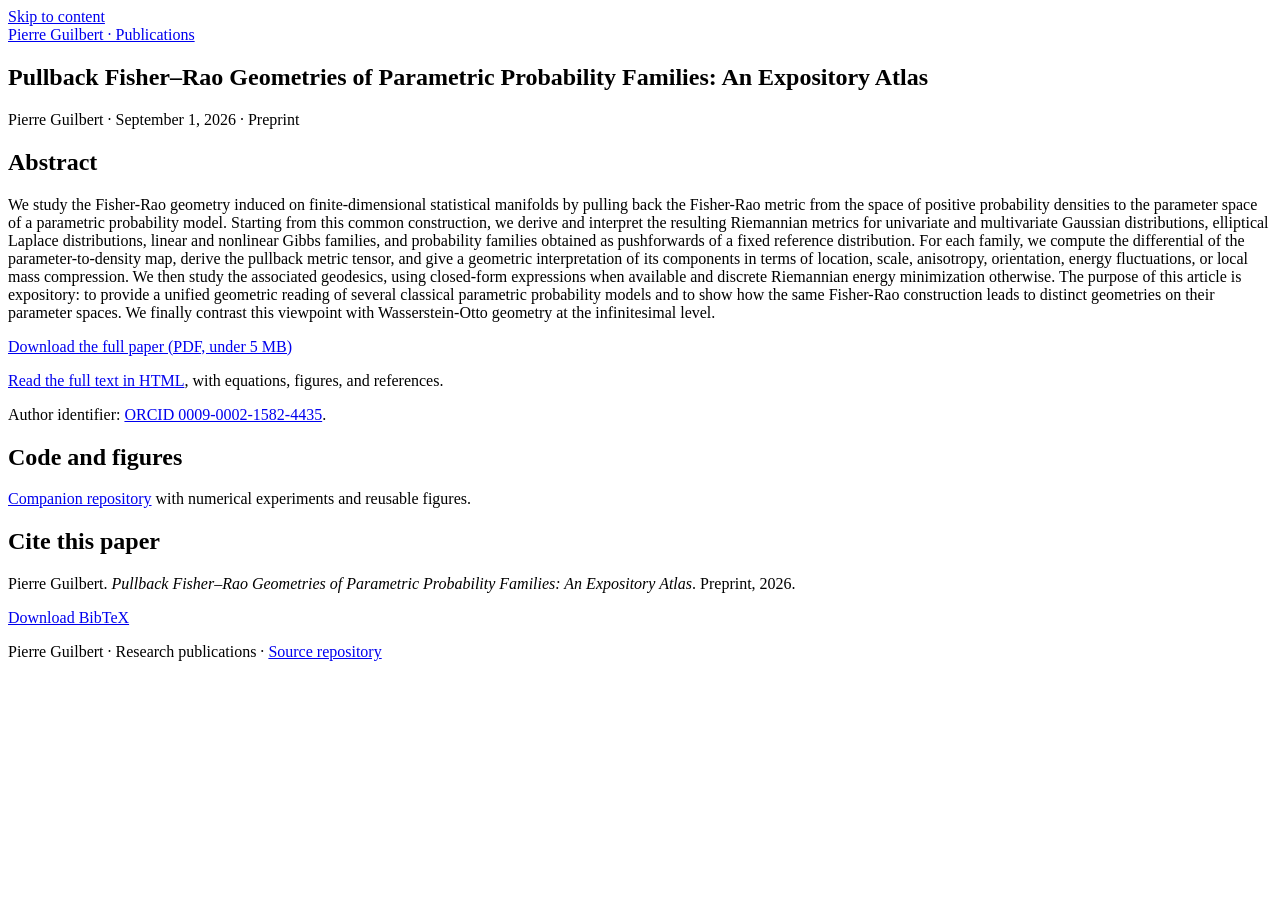
==== docs/papers/pullback-fisher-rao-atlas/index.html @ 7dda177d "Add research website and publication metadata" ====
<!doctype html>
<html lang="en">
<head>
  <meta charset="utf-8">
  <meta name="viewport" content="width=device-width, initial-scale=1">
  <title>Pullback Fisher–Rao Geometries of Parametric Probability Families: An Expository Atlas</title>
  <meta name="description" content="We study the Fisher-Rao geometry induced on finite-dimensional statistical manifolds by pulling back the Fisher-Rao metric from the space of positive probability densities to the parameter space of a parametric probability model. Starting from this common construction, we derive and interpret the resulting Riemannian metrics for univariate and multivariate Gaussian distributions, elliptical Laplace distributions, linear and nonlinear Gibbs families, and probability families obtained as pushforwards of a fixed reference distribution. For each family, we compute the differential of the parameter-to-density map, derive the pullback metric tensor, and give a geometric interpretation of its components in terms of location, scale, anisotropy, orientation, energy fluctuations, or local mass compression. We then study the associated geodesics, using closed-form expressions when available and discrete Riemannian energy minimization otherwise. The purpose of this article is expository: to provide a unified geometric reading of several classical parametric probability models and to show how the same Fisher-Rao construction leads to distinct geometries on their parameter spaces. We finally contrast this viewpoint with Wasserstein-Otto geometry at the infinitesimal level.">
  <link rel="canonical" href="https://pierreguilbertf.github.io/pullback-fisher-rao-atlas/papers/pullback-fisher-rao-atlas/">
  <link rel="stylesheet" href="../../styles.css">
  <meta name="citation_title" content="Pullback Fisher–Rao Geometries of Parametric Probability Families: An Expository Atlas">
  <meta name="citation_author" content="Pierre Guilbert">
  <meta name="citation_publication_date" content="2026/09/01">
  <meta name="citation_pdf_url" content="https://pierreguilbertf.github.io/pullback-fisher-rao-atlas/papers/pullback-fisher-rao-atlas/paper.pdf">
  <meta name="citation_abstract_html_url" content="https://pierreguilbertf.github.io/pullback-fisher-rao-atlas/papers/pullback-fisher-rao-atlas/">
  <script type="application/ld+json">{"@context": "https://schema.org", "@type": "ScholarlyArticle", "headline": "Pullback Fisher–Rao Geometries of Parametric Probability Families: An Expository Atlas", "author": {"@type": "Person", "name": "Pierre Guilbert"}, "datePublished": "2026-09-01", "url": "https://pierreguilbertf.github.io/pullback-fisher-rao-atlas/papers/pullback-fisher-rao-atlas/", "encoding": {"@type": "MediaObject", "contentUrl": "https://pierreguilbertf.github.io/pullback-fisher-rao-atlas/papers/pullback-fisher-rao-atlas/paper.pdf", "encodingFormat": "application/pdf"}, "abstract": "We study the Fisher-Rao geometry induced on finite-dimensional statistical manifolds by pulling back the Fisher-Rao metric from the space of positive probability densities to the parameter space of a parametric probability model. Starting from this common construction, we derive and interpret the resulting Riemannian metrics for univariate and multivariate Gaussian distributions, elliptical Laplace distributions, linear and nonlinear Gibbs families, and probability families obtained as pushforwards of a fixed reference distribution. For each family, we compute the differential of the parameter-to-density map, derive the pullback metric tensor, and give a geometric interpretation of its components in terms of location, scale, anisotropy, orientation, energy fluctuations, or local mass compression. We then study the associated geodesics, using closed-form expressions when available and discrete Riemannian energy minimization otherwise. The purpose of this article is expository: to provide a unified geometric reading of several classical parametric probability models and to show how the same Fisher-Rao construction leads to distinct geometries on their parameter spaces. We finally contrast this viewpoint with Wasserstein-Otto geometry at the infinitesimal level."}</script>
</head>
<body>
  <a class="skip" href="#main">Skip to content</a>
  <main id="main">
    <nav aria-label="Breadcrumb"><a href="../../">Pierre Guilbert · Publications</a></nav>
    <article>
      <h1 class="paper-title">Pullback Fisher–Rao Geometries of Parametric Probability Families: An Expository Atlas</h1>
      <p class="byline">Pierre Guilbert · September 1, 2026 · Preprint</p>
      <h2>Abstract</h2>
      <p>We study the Fisher-Rao geometry induced on finite-dimensional statistical manifolds by pulling back the Fisher-Rao metric from the space of positive probability densities to the parameter space of a parametric probability model. Starting from this common construction, we derive and interpret the resulting Riemannian metrics for univariate and multivariate Gaussian distributions, elliptical Laplace distributions, linear and nonlinear Gibbs families, and probability families obtained as pushforwards of a fixed reference distribution. For each family, we compute the differential of the parameter-to-density map, derive the pullback metric tensor, and give a geometric interpretation of its components in terms of location, scale, anisotropy, orientation, energy fluctuations, or local mass compression. We then study the associated geodesics, using closed-form expressions when available and discrete Riemannian energy minimization otherwise. The purpose of this article is expository: to provide a unified geometric reading of several classical parametric probability models and to show how the same Fisher-Rao construction leads to distinct geometries on their parameter spaces. We finally contrast this viewpoint with Wasserstein-Otto geometry at the infinitesimal level.</p>
      <p class="downloads"><a href="paper.pdf">Download the full paper (PDF, under 5 MB)</a></p>
      <p><a href="full-text.html">Read the full text in HTML</a>, with equations, figures, and references.</p>
      <p>Author identifier: <a href="https://orcid.org/0009-0002-1582-4435">ORCID 0009-0002-1582-4435</a>.</p>
      <h2>Code and figures</h2>
      <p><a href="https://github.com/PierreGuilbertF/pullback-fisher-rao-atlas">Companion repository</a> with numerical experiments and reusable figures.</p>
      <h2>Cite this paper</h2>
      <p>Pierre Guilbert. <cite>Pullback Fisher–Rao Geometries of Parametric Probability Families: An Expository Atlas</cite>. Preprint, 2026.</p>
      <p><a href="citation.bib" download>Download BibTeX</a></p>
    </article>
  </main>
  <footer>Pierre Guilbert · Research publications · <a href="https://github.com/PierreGuilbertF/pullback-fisher-rao-atlas">Source repository</a></footer>
</body>
</html>
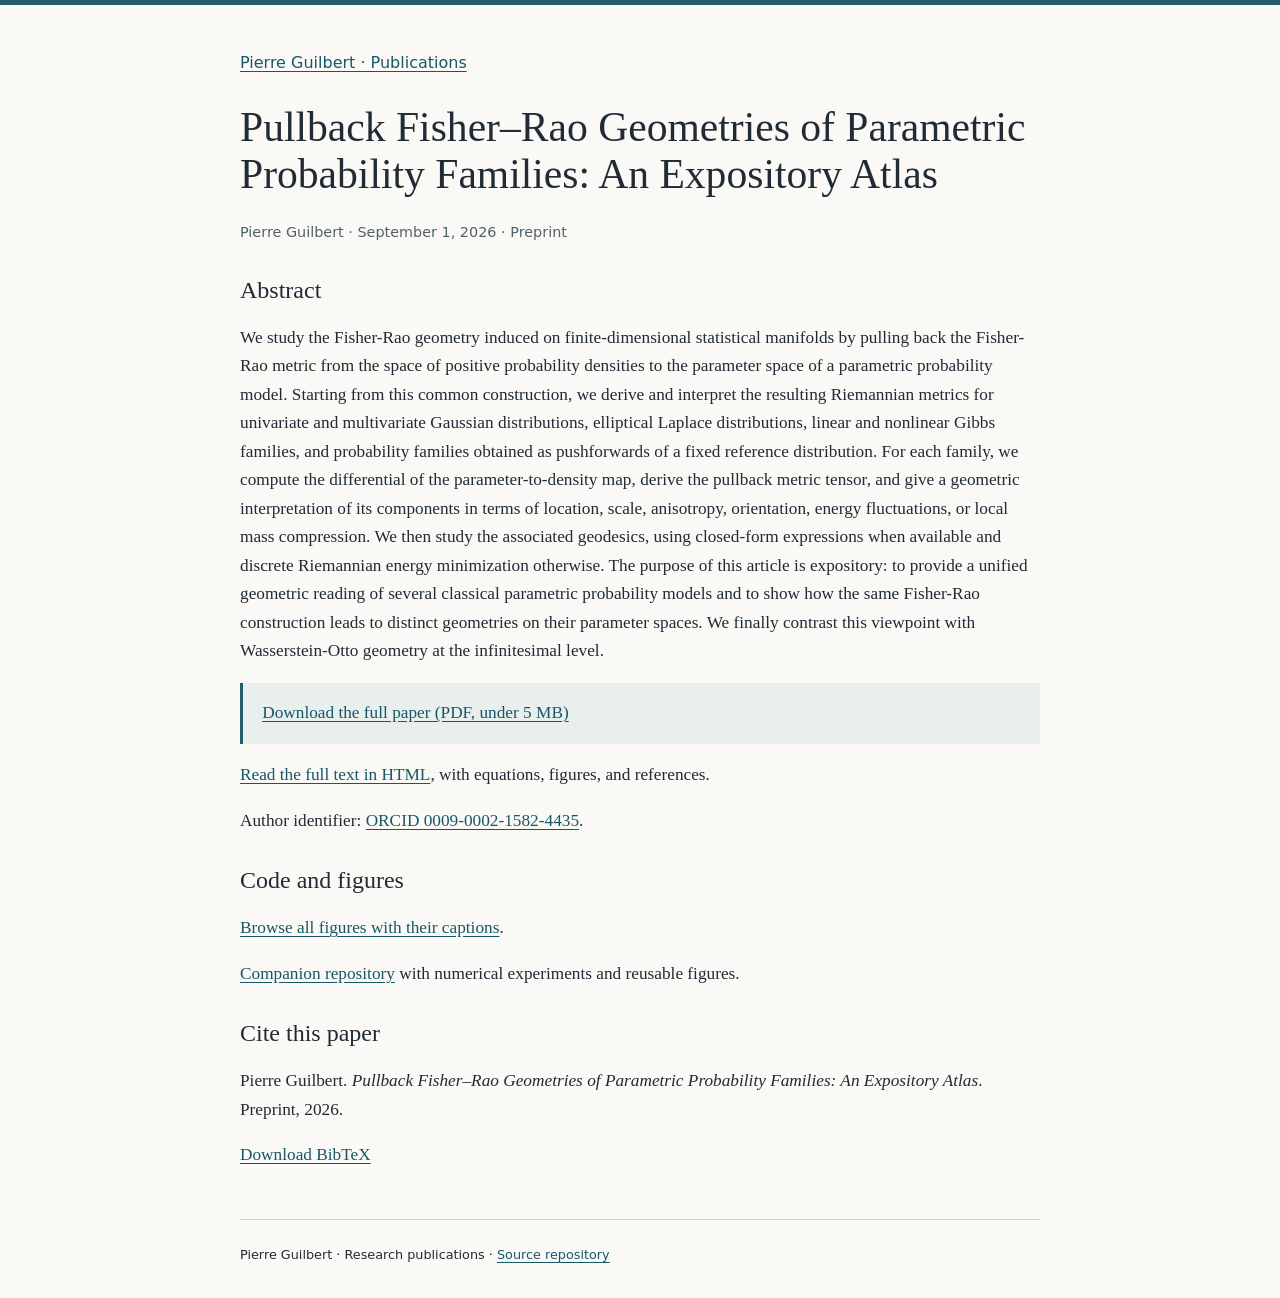
==== commit 176b53de: "Add figure gallery and simplify README" ====
--- a/docs/papers/pullback-fisher-rao-atlas/index.html
+++ b/docs/papers/pullback-fisher-rao-atlas/index.html
@@ -27,6 +27,7 @@
       <p><a href="full-text.html">Read the full text in HTML</a>, with equations, figures, and references.</p>
       <p>Author identifier: <a href="https://orcid.org/0009-0002-1582-4435">ORCID 0009-0002-1582-4435</a>.</p>
       <h2>Code and figures</h2>
+      <p><a href="gallery.html">Browse all figures with their captions</a>.</p>
       <p><a href="https://github.com/PierreGuilbertF/pullback-fisher-rao-atlas">Companion repository</a> with numerical experiments and reusable figures.</p>
       <h2>Cite this paper</h2>
       <p>Pierre Guilbert. <cite>Pullback Fisher–Rao Geometries of Parametric Probability Families: An Expository Atlas</cite>. Preprint, 2026.</p>
--- a/docs/styles.css
+++ b/docs/styles.css
@@ -0,0 +1,43 @@
+:root { color-scheme: light; font-family: Georgia, 'Times New Roman', serif; color: #202b35; background: #faf9f6; }
+* { box-sizing: border-box; }
+body { margin: 0; border-top: 5px solid #235d69; }
+main, footer { width: min(100% - 2.5rem, 800px); margin-inline: auto; }
+main { padding: 3rem 0 2rem; }
+h1 { font-weight: 500; font-size: clamp(2.2rem, 5vw, 3.5rem); line-height: 1.12; margin: .5rem 0 1.5rem; }
+h1.paper-title { font-size: clamp(1.8rem, 4vw, 2.6rem); margin-top: 2rem; }
+h2 { font-weight: 500; font-size: 1.5rem; margin-top: 2rem; }
+h3 { font-weight: 500; font-size: 1.45rem; line-height: 1.35; margin: .6rem 0; }
+p { font-size: 1.08rem; line-height: 1.65; }
+a { color: #175767; text-underline-offset: .2em; }
+a:hover { color: #963d22; }
+a:focus-visible { outline: 3px solid #963d22; outline-offset: 4px; }
+.eyebrow, .byline, nav, footer { font-family: system-ui, sans-serif; }
+.eyebrow { text-transform: uppercase; letter-spacing: .12em; font-size: .8rem; color: #50616a; }
+.byline { font-size: .9rem; color: #50616a; }
+.intro { font-size: 1.35rem; max-width: 650px; }
+.downloads { padding: 1rem 1.2rem; background: #e9efed; border-left: 3px solid #235d69; }
+footer { border-top: 1px solid #ccd4d1; padding: 1.5rem 0 2rem; font-size: .8rem; line-height: 1.7; }
+.skip { position: absolute; top: -100px; background: white; padding: .7rem; }
+.skip:focus { top: .5rem; }
+@media (max-width: 540px) { main { padding-top: 1.8rem; } }
+@media print { body { background: white; border: 0; } main { width: 100%; padding: 0; } footer, .skip { display: none; } }
+.full-text { width: min(100% - 2.5rem, 960px); }
+.full-text img { max-width: 100%; height: auto; }
+.full-text figure { margin: 2rem 0; }
+.full-text figcaption { font-size: .95rem; line-height: 1.6; color: #45545b; }
+.full-text math[display="block"] { display: block; overflow-x: auto; padding: .8rem 0; }
+.full-text table { display: block; overflow-x: auto; border-collapse: collapse; max-width: 100%; }
+.full-text td, .full-text th { padding: .5rem; }
+.full-text h2, .full-text h3, .full-text h4 { scroll-margin-top: 1rem; }
+
+.gallery { width: min(100% - 2.5rem, 1280px); }
+.figure-grid { display: grid; grid-template-columns: repeat(2, minmax(0, 1fr)); gap: 1.5rem; margin-top: 2rem; }
+.figure-card { min-width: 0; margin: 0; padding: 1.2rem; background: #fff; border: 1px solid #ccd4d1; }
+.figure-image { display: flex; align-items: center; justify-content: center; min-height: 240px; }
+.figure-image img { display: block; width: 100%; height: 280px; object-fit: contain; }
+.figure-card figcaption { margin-top: 1rem; font-size: .95rem; line-height: 1.65; overflow-wrap: anywhere; }
+.figure-card math { max-width: 100%; overflow-x: auto; }
+.figure-links { font-family: system-ui, sans-serif; font-size: .85rem; }
+.figure-card:target { outline: 3px solid #235d69; outline-offset: 3px; }
+@media (max-width: 760px) { .figure-grid { grid-template-columns: 1fr; } .figure-image img { height: auto; max-height: 360px; } }
+@media print { .figure-grid { display: block; } .figure-card { break-inside: avoid; margin-bottom: 1rem; } .figure-links { display: none; } }
